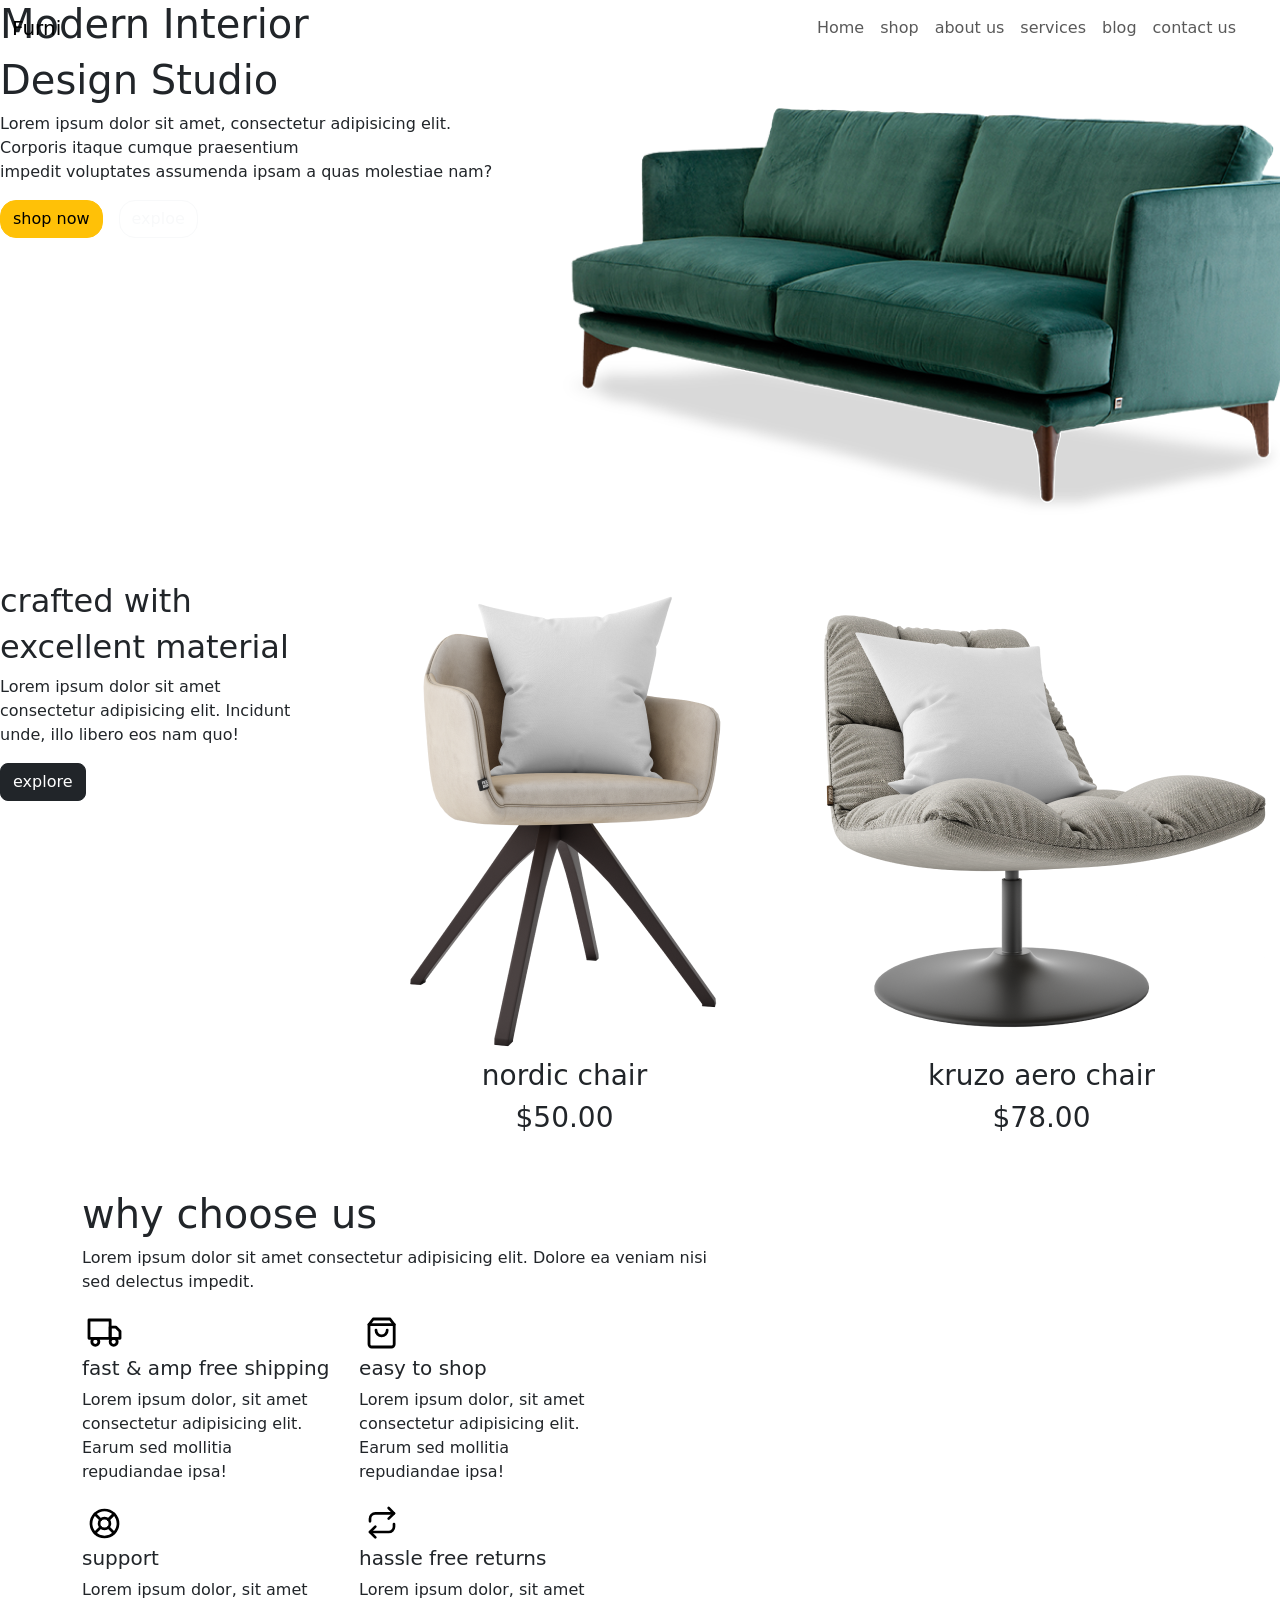
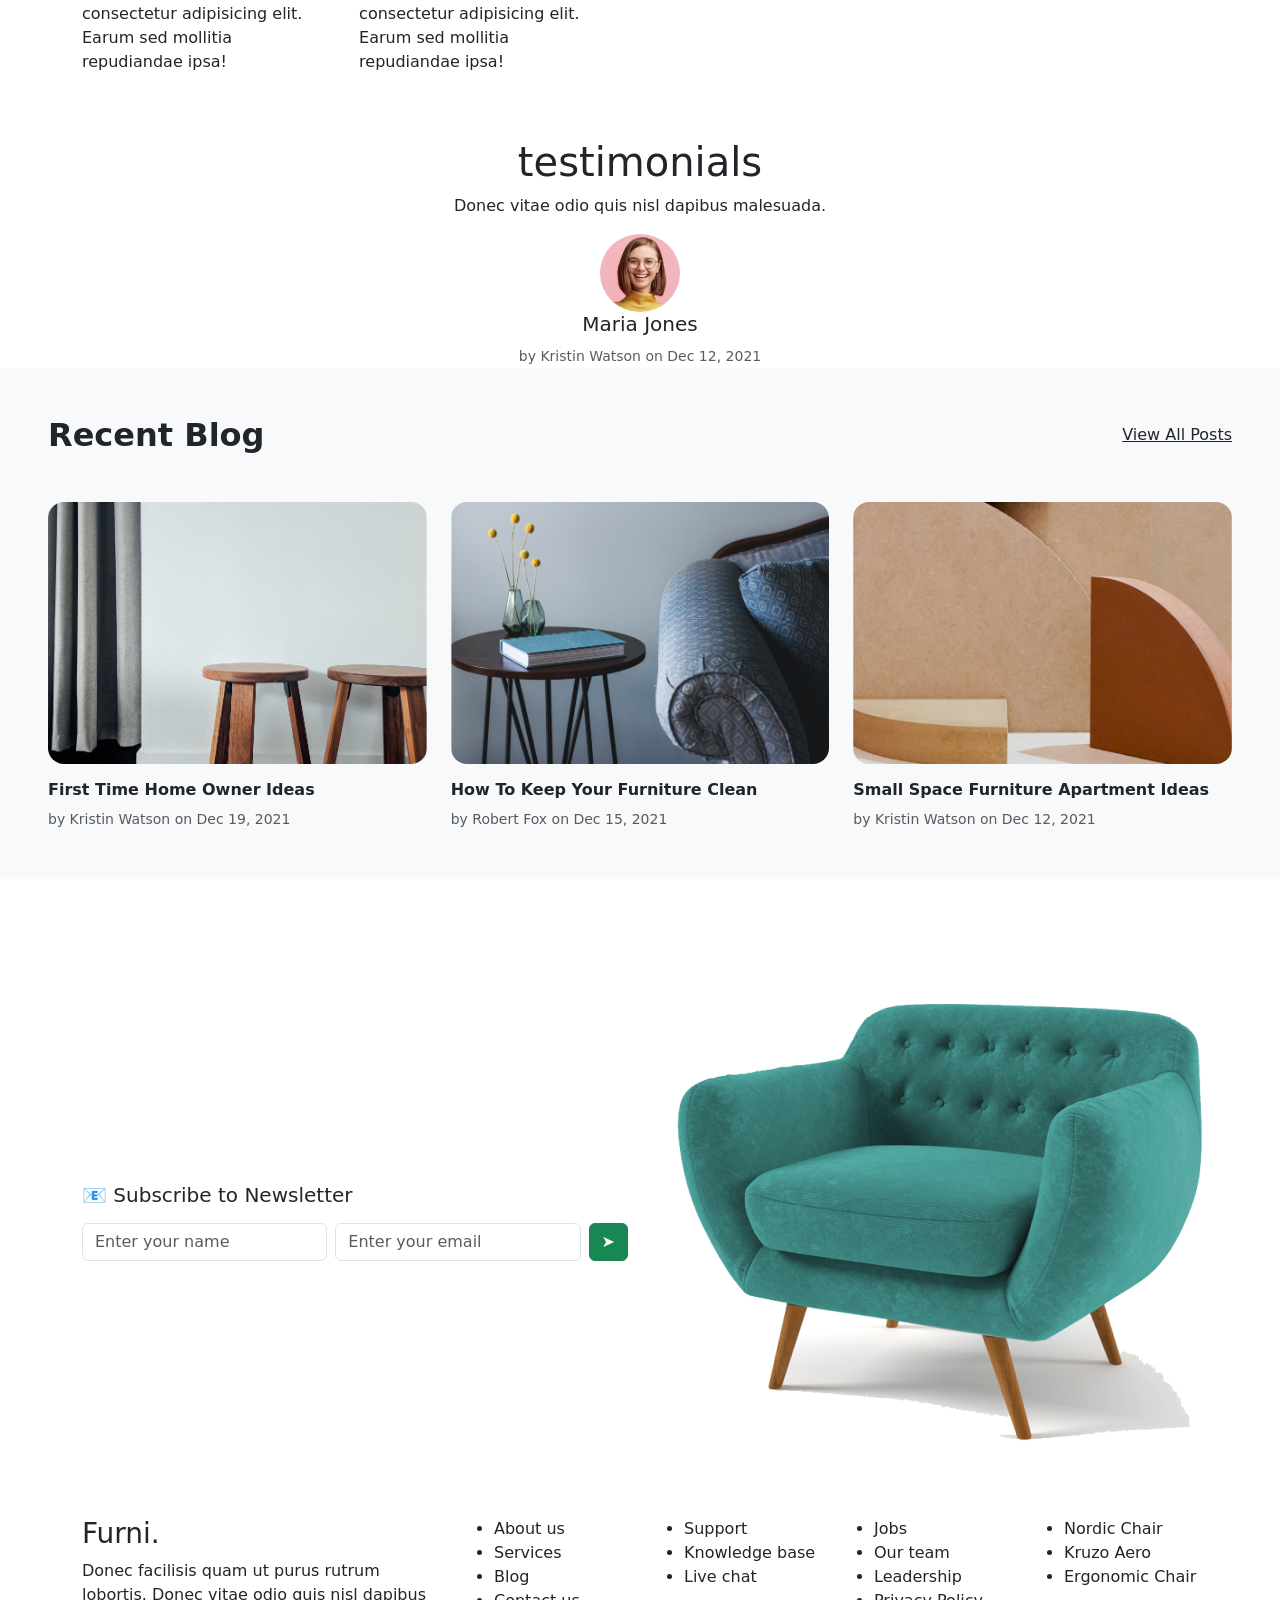
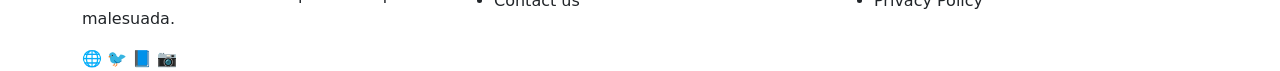
==== index.html @ 551109bc "Add files via upload" ====
<!DOCTYPE html>
<html lang="en">
<head>
    <meta charset="UTF-8">
    <meta name="viewport" content="width=device-width, initial-scale=1.0">
    <title>Document</title>
    <link rel="stylesheet" href="https://cdn.jsdelivr.net/npm/bootstrap@5.3.8/dist/css/bootstrap.min.css">
    <link rel="stylesheet" href="css/style.css">
</head>
<body>
    <header>
    <nav class="navbar navbar-expand-md nav-bg fixed-top ">
  <div class="container-fluid">
    <a class="navbar-brand nav-icon" href="#">Furni</a>
    <button class="navbar-toggler" type="button" data-bs-toggle="collapse" data-bs-target="#navbarNav" aria-controls="navbarNav" aria-expanded="false" aria-label="Toggle navigation">
      <span class="navbar-toggler-icon"></span>
    </button>
    <div class="collapse navbar-collapse" id="navbarNav">
      <ul class="navbar-nav ms-auto">
        <li class="nav-item ">
          <a class="nav-link items "  href="index.html">Home</a>
        </li>
        <li class="nav-item ">
          <a class="nav-link items" href="shop.html">shop</a>
        </li>
        <li class="nav-item">
          <a class="nav-link items" href="about_us.html">about us</a>
        </li>
        <li class="nav-item">
          <a class="nav-link items" href="services.html">services</a>
        </li>
        <li class="nav-item">
          <a class="nav-link items" href="blog.html">blog</a>
        </li>
        <li class="nav-item">
          <a class="nav-link items" href="contact_us.html">contact us</a>
        </li>
      </ul>
      <ul class="navbar-nav">
       <li><a class="icons1" href="cart.html"><img src="cart.svg" alt=""></a></li>
        <li><a class="icons2" href="user.html"><img src="user.svg" alt=""></a></li>
      </ul>
    </div>
  </div>
</nav>
<div class="row w-100 ">
    <div class="col-lg-5 col-12 header-contact">
        <h1>Modern Interior</h1>
        <h1>Design Studio</h1>
        <p>Lorem ipsum dolor sit amet, consectetur adipisicing elit. Corporis  itaque cumque praesentium <br> impedit voluptates assumenda ipsam a quas molestiae nam?</p>
        <div class="d-flex ">
            <a class="me-3 btn btn-warning rounded-4" href="">shop now</a>
            <a class="btn btn-outline-light rounded-4"  href="">exploe</a>
        </div>
    </div>
    <div class="col-lg-6 col-12">
        <img class="header-img" src="couch.png" alt="">
    </div>
</div>
</header>
<section class="row about">
    <div class="col-lg-3 col-12 about-contact">
        <h2>crafted with</h2>
        <h2>excellent material</h2>
        <p>Lorem ipsum dolor sit amet consectetur adipisicing elit. Incidunt unde, illo libero eos nam quo!</p>
        <a class="btn btn-dark rounded-3" href="">explore</a>
    </div>
    <div class="d-flex justify-content-between col-lg-7 col-12  about-imgs">
        <div class="d-flex flex-column  text-center">
            <img class="product" src="product-1.png" alt="">
            <h3>nordic chair</h3>
            <h3>$50.00</h3>
        </div>
        <div class="d-flex flex-column text-center">
            <img class="product" src="product-2.png" alt="">
            <h3>kruzo aero chair</h3>
            <h3>$78.00</h3>
        </div>
        <div class="d-flex flex-column text-center">
            <img class="product" src="product-3.png" alt="">
            <h3>engoomic chair</h3>
            <h3>$43.00</h3>
        </div>
    </div>
</section>
<section class="mt-5">
  <div class="container">
    <div class="row justify-content-between">
      <div class="col-7">
        <h1>why choose us</h1>
        <p>Lorem ipsum dolor sit amet consectetur adipisicing elit. Dolore ea veniam nisi sed delectus impedit.</p>
        <div class="row">
          <div class="col-5 text-start d-flex flex-column justify-content-center">
            <div><img class="icon-choose-us" src="truck.svg" alt=""></div>
            <h5>fast & amp free shipping</h5>
            <p>Lorem ipsum dolor, sit amet consectetur adipisicing elit. Earum sed mollitia repudiandae ipsa!</p>
          </div>
            <div class="col-5 text-start d-flex flex-column justify-content-center">
            <div><img class="icon-choose-us" src="bag.svg" alt=""></div>
            <h5>easy to shop</h5>
            <p>Lorem ipsum dolor, sit amet consectetur adipisicing elit. Earum sed mollitia repudiandae ipsa!</p>
          </div>
            <div class="col-5 text-start d-flex flex-column justify-content-center">
            <div><img class="icon-choose-us" src="support.svg" alt=""></div>
            <h5>support</h5>
            <p>Lorem ipsum dolor, sit amet consectetur adipisicing elit. Earum sed mollitia repudiandae ipsa!</p>
          </div>
            <div class="col-5 text-start d-flex flex-column justify-content-center">
            <div><img class="icon-choose-us" src="return.svg" alt=""></div>
            <h5>hassle free returns</h5>
            <p>Lorem ipsum dolor, sit amet consectetur adipisicing elit. Earum sed mollitia repudiandae ipsa!</p>
          </div>
        </div>
      </div>
      <div class="col-5 why-choose-us-img">
        <img src="why-choose-us-img.jpg" alt="">
      </div>
    </div>
  </div>
</section>
<div id="testimonialCarousel" class="carousel slide mt-5 testimonials" data-bs-ride="carousel">
  <div class="carousel-inner text-center">
         <h1>testimonials</h1>
        <p>Donec vitae odio quis nisl dapibus malesuada.</p>
    <div class="carousel-item active">
      <img src="person-1.png" class="rounded-circle" width="80" alt="Maria Jones">

      <h5>Maria Jones</h5>
      <small class="text-muted">by Kristin Watson on Dec 12, 2021</small>

    </div>

    <div class="carousel-item">
      <img src="person_2.jpg" class="rounded-circle" width="80" alt="John Smith">

      <h5>John Smith</h5>
      <small class="text-muted">by Kristin Watson on Dec 12, 2021</small>
    </div>

  </div>


  <button class="carousel-control-prev btn btn-secondary" type="button" data-bs-target="#testimonialCarousel" data-bs-slide="prev">
    <span class="carousel-control-prev-icon"></span>
  </button>

  <button class="carousel-control-next btn btn-secondary text-dark" type="button" data-bs-target="#testimonialCarousel" data-bs-slide="next">
    <span class="carousel-control-next-icon "></span>
  </button>

</div>
<section class="blog py-5 bg-light">
  <div class="container-fluid px-5">
    <div class="d-flex justify-content-between align-items-center mb-5">
      <h2 class="fw-semibold m-0">Recent Blog</h2>
      <a href="#" class="text-dark text-decoration-underline">View All Posts</a>
    </div>

    <div class="row g-4">

      <div class="col-lg-4 col-md-6 col-12">
        <div class="blog-card">
          <img src="post-1.jpg" class="w-100 rounded-4">
          <h6 class="mt-3 fw-semibold">First Time Home Owner Ideas</h6>
          <small class="text-muted">by Kristin Watson on Dec 19, 2021</small>
        </div>
      </div>
      <div class="col-lg-4 col-md-6 col-12">
        <div class="blog-card">
          <img src="post-2.jpg" class="w-100 rounded-4">
          <h6 class="mt-3 fw-semibold">How To Keep Your Furniture Clean</h6>
          <small class="text-muted">by Robert Fox on Dec 15, 2021</small>
        </div>
      </div>
      <div class="col-lg-4 col-md-6 col-12">
        <div class="blog-card">
          <img src="post-3.jpg" class="w-100 rounded-4">
          <h6 class="mt-3 fw-semibold">Small Space Furniture Apartment Ideas</h6>
          <small class="text-muted">by Kristin Watson on Dec 12, 2021</small>
        </div>
      </div>

    </div>
  </div>
</section>
<footer class="footer mt-5 pt-5">
  <div class="container">
    <div class="row align-items-center mb-5">
      
      <div class="col-md-6">
        <h5>📧 Subscribe to Newsletter</h5>

        <div class="d-flex mt-3">
          <input class="form-control me-2" placeholder="Enter your name">
          <input class="form-control me-2" placeholder="Enter your email">
          <button class="btn btn-success">➤</button>
        </div>
      </div>

      <div class="col-md-6 text-end">
        <img src="sofa.png" class="sofa-img" alt="">
      </div>

    </div>
    <div class="row">

      <div class="col-md-4">
        <h3 class="logo">Furni.</h3>

        <p>
          Donec facilisis quam ut purus rutrum lobortis. 
          Donec vitae odio quis nisl dapibus malesuada.
        </p>

        <div class="social-icons">
          <span>🌐</span>
          <span>🐦</span>
          <span>📘</span>
          <span>📷</span>
        </div>
      </div>

      <div class="col-md-2">
        <ul>
          <li>About us</li>
          <li>Services</li>
          <li>Blog</li>
          <li>Contact us</li>
        </ul>
      </div>

      <div class="col-md-2">
        <ul>
          <li>Support</li>
          <li>Knowledge base</li>
          <li>Live chat</li>
        </ul>
      </div>

      <div class="col-md-2">
        <ul>
          <li>Jobs</li>
          <li>Our team</li>
          <li>Leadership</li>
          <li>Privacy Policy</li>
        </ul>
      </div>

      <div class="col-md-2">
        <ul>
          <li>Nordic Chair</li>
          <li>Kruzo Aero</li>
          <li>Ergonomic Chair</li>
        </ul>
      </div>

    </div>

  </div>
</footer>



    


     <script src="js/main.js"></script>
     <script src="https://cdn.jsdelivr.net/npm/bootstrap@5.3.8/dist/js/bootstrap.bundle.min.js"></script>
</body>
</html>
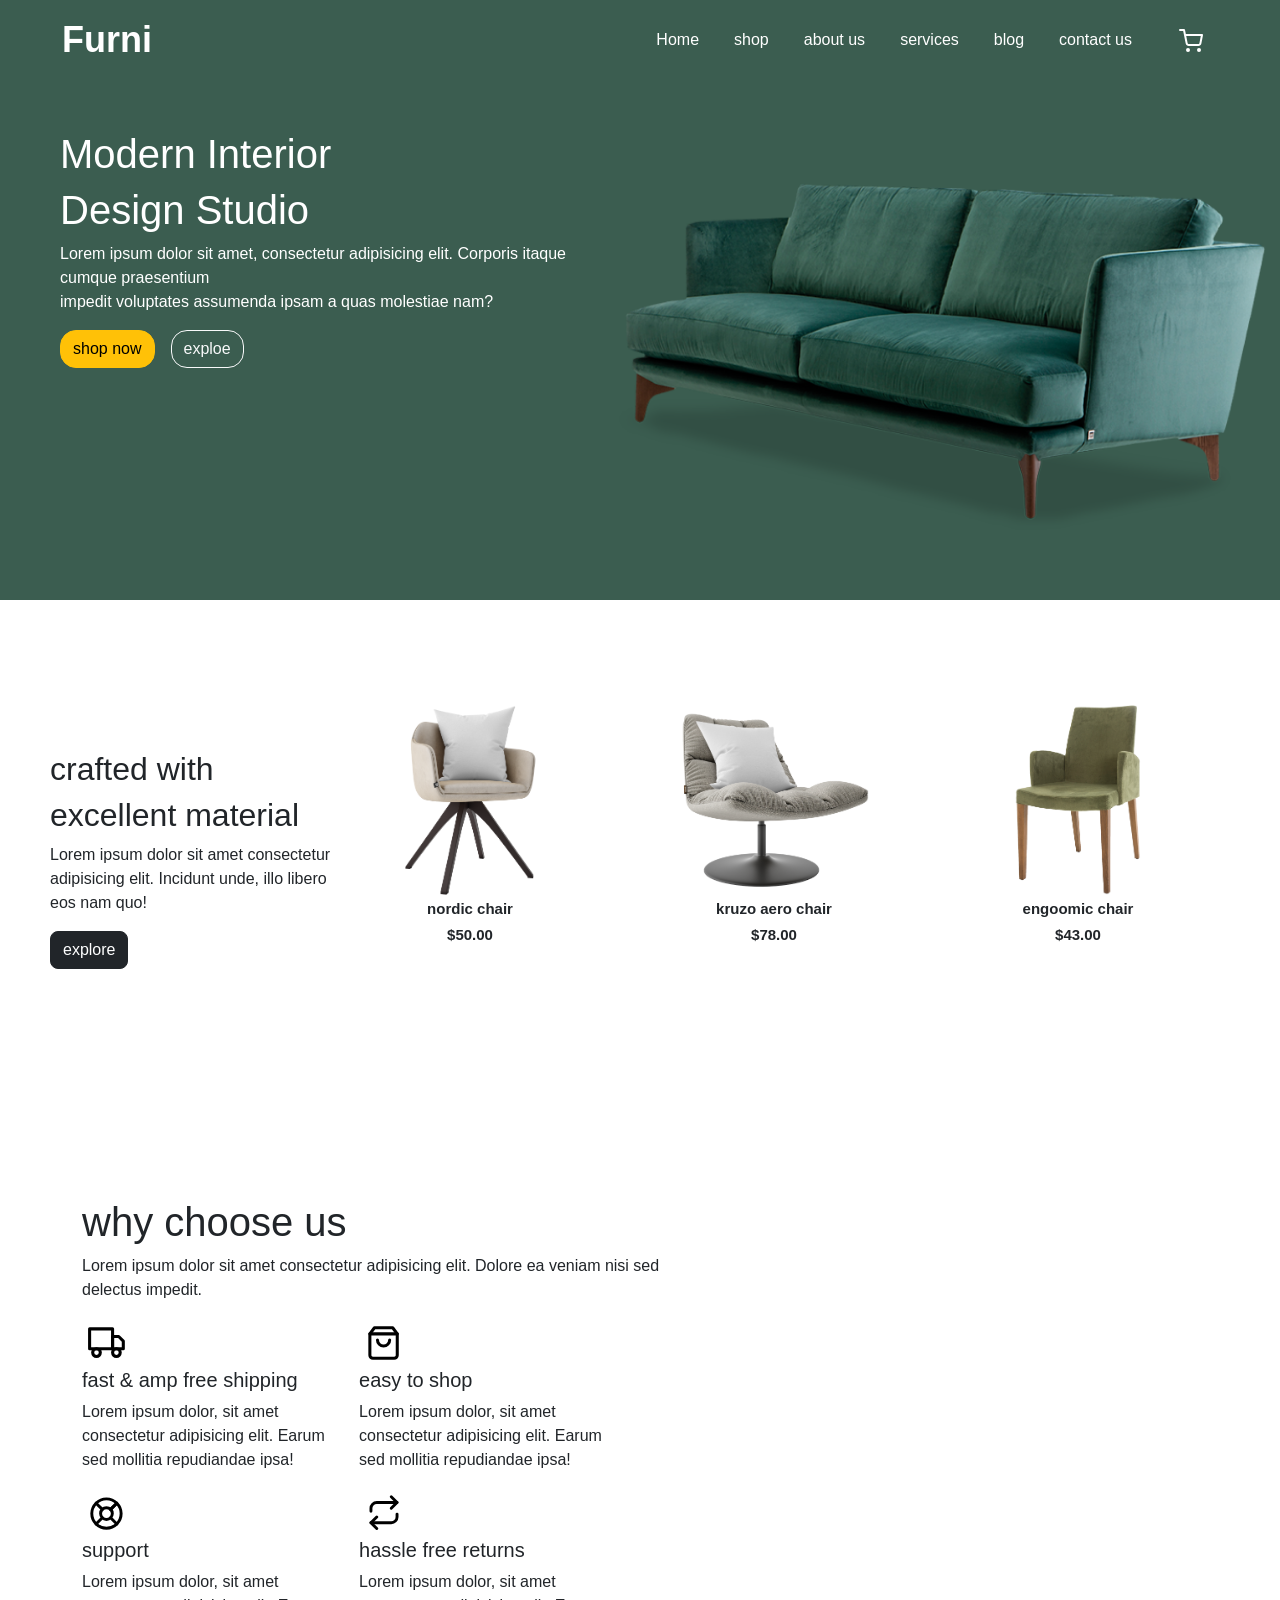
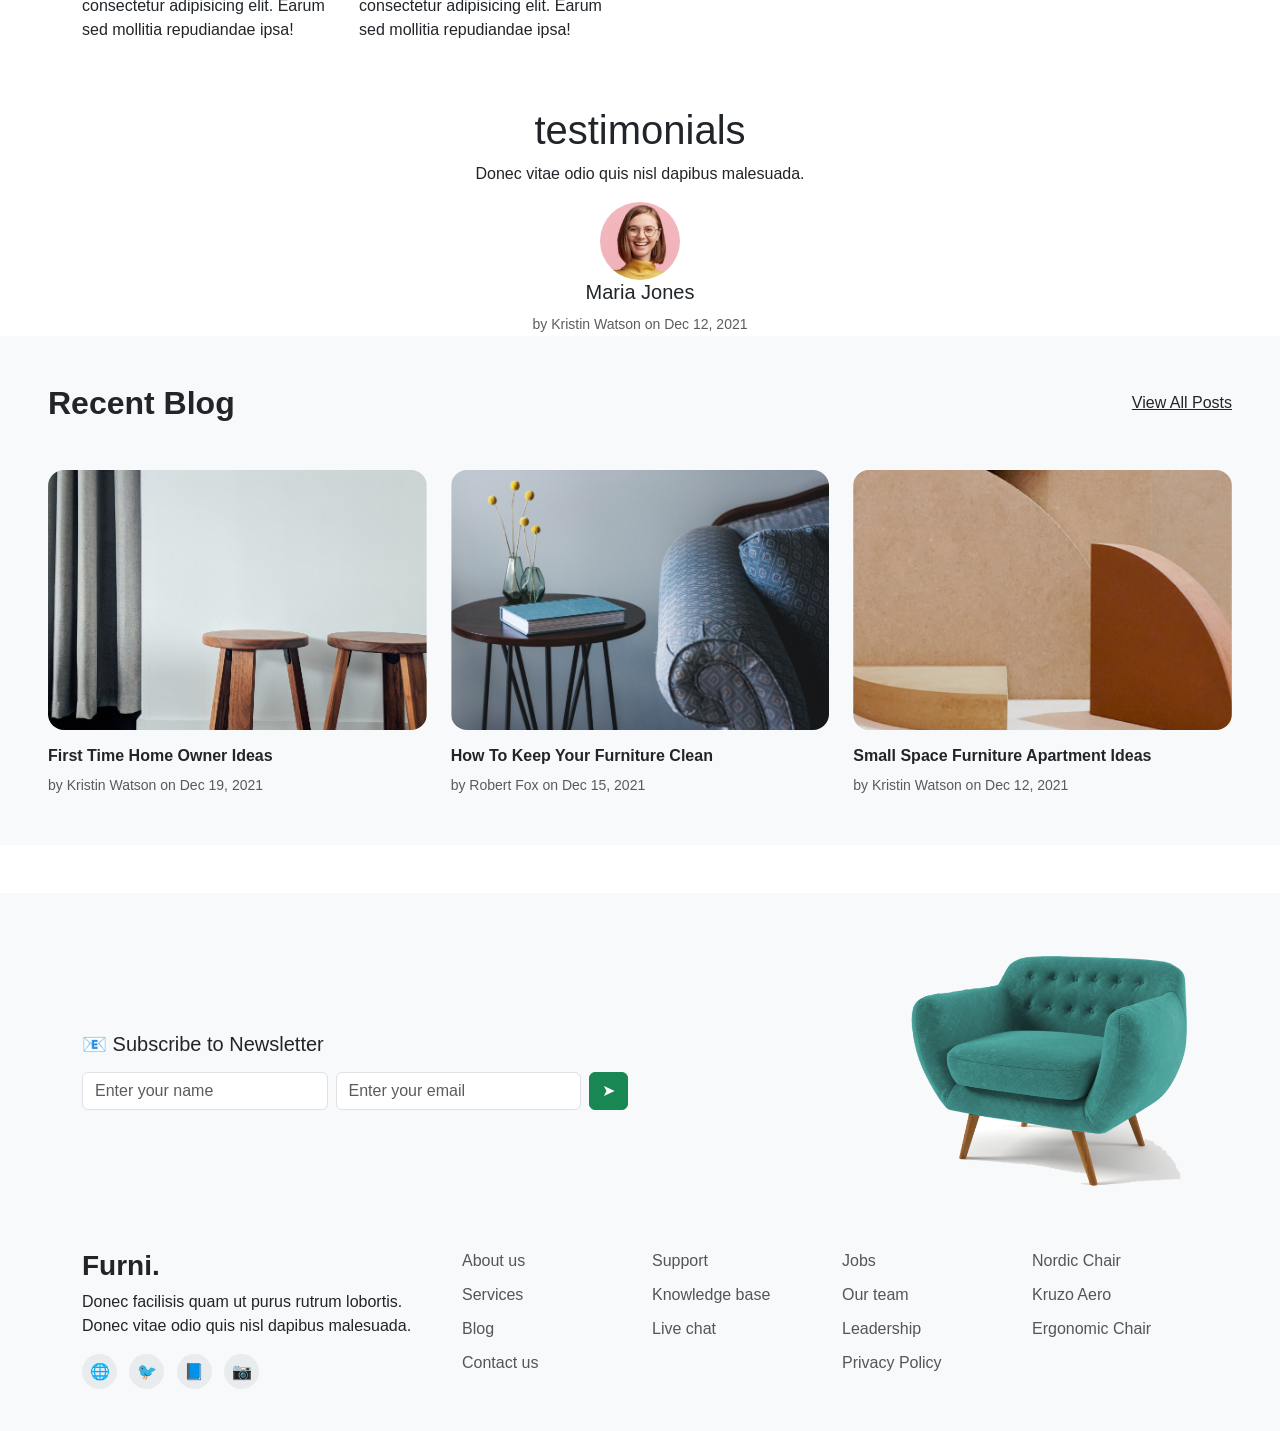
==== commit 372bf452: "Fix HTML encoding issues in index.html" ====
--- a/index.html
+++ b/index.html
@@ -5,7 +5,7 @@
     <meta name="viewport" content="width=device-width, initial-scale=1.0">
     <title>Document</title>
     <link rel="stylesheet" href="https://cdn.jsdelivr.net/npm/bootstrap@5.3.8/dist/css/bootstrap.min.css">
-    <link rel="stylesheet" href="css/style.css">
+    <link rel="stylesheet" href="style.css">
 </head>
 <body>
     <header>
@@ -267,4 +267,4 @@
      <script src="js/main.js"></script>
      <script src="https://cdn.jsdelivr.net/npm/bootstrap@5.3.8/dist/js/bootstrap.bundle.min.js"></script>
 </body>
-</html>+</html>
--- a/style.css
+++ b/style.css
@@ -0,0 +1,207 @@
+*{
+    margin: 0;
+    padding: 0;
+    box-sizing: border-box;
+    font-family: Arial, Helvetica, sans-serif;
+}
+.nav-icon{
+    font-weight: 700;
+    font-size: 36px;
+    margin-left: 50px;
+    color: white;
+}
+.nav-bg{
+    background-color: #3b5d50;
+}
+nav div ul li .items{
+    margin-right: 19px;
+    color: white;
+}
+.icons1{
+    margin-left: 20px;
+    margin-right: 15px;
+
+}
+.icons2{
+    margin-right: 50px;
+}
+nav  ul li .items:hover{
+    font-weight: 600;
+    font-size: 19px;
+    border-bottom: 5px solid goldenrod;
+    transition: 1.2s;
+    color: whitesmoke;
+}
+header{
+    background-color: #3b5d50;
+    height: 600px;
+}
+.header-contact{
+    margin-top: 130px;
+    margin-left: 60px;
+    color: white;
+}
+.header-img{
+    width: 690px;
+      margin-top: 92px;
+
+}
+
+.product{
+    width: 220px;
+    /* margin-right: 90px; */
+}
+.about{
+    width: 100%;
+    height: 450px;
+    margin-top: 100px;
+}
+.about-contact{
+    margin-top: 50px;
+    margin-left: 50px;
+}
+.about-imgs{
+    width: 65%;
+}
+.about-img{
+    width: 65%;
+}
+.about-imgs h3{
+    font-size: 15px;
+    font-weight: bolder;
+}
+.about-img h3{
+    font-size: 15px;
+    font-weight: bolder;
+}
+.product{
+    width: 200px;
+    transition: 0.3s;
+}
+
+.product:hover{
+    transform: scale(1.05);
+}
+
+.about-img h3{
+    font-size:20px;
+    margin-top:10px;
+}
+
+.about-img h4{
+    font-weight:bold;
+}
+.blog-card img{
+  height: 260px;
+  object-fit: cover;
+  transition: 0.3s;
+}
+
+.blog-card:hover img{
+  transform: scale(1.05);
+}
+
+.blog-card{
+  cursor: pointer;
+}
+.blog-card img{
+  height: 260px;
+  object-fit: cover;
+  transition: 0.3s;
+}
+
+.blog-card:hover img{
+  transform: scale(1.05);
+}
+
+.blog-card{
+  cursor: pointer;
+}
+.icon-choose-us{
+    width: 50px;
+}
+.why-choose-us-img{
+    width: 360px;
+}
+.why-choose-us-img img{
+    width: 400px;
+    border-radius: 45px;
+    position: relative;
+}
+.why-choose-us-img img:hover{
+       transform: scale(1.2);
+    transition: 1S;
+}
+.why-choose-us-img::before{
+position: absolute;
+content: "";
+width: 255px;
+height: 217px;
+background-image: url("../images/dots-yellow.svg");
+background-size: contain;
+transform: translate(-40%, -40%);
+z-index: -1;
+}
+.carousel-icon{
+    width: 80px;
+    border-radius: 50%;
+}
+.footer{
+    background:#f8f9fa;
+    padding-bottom:40px;
+}
+
+.logo{
+    font-weight:bold;
+}
+
+.footer ul{
+    list-style:none;
+    padding:0;
+}
+
+.footer ul li{
+    margin-bottom:10px;
+    color:#555;
+}
+
+.social-icons span{
+    display:inline-block;
+    width:35px;
+    height:35px;
+    background:#e9ecef;
+    text-align:center;
+    line-height:35px;
+    border-radius:50%;
+    margin-right:8px;
+}
+
+.sofa-img{
+    width:300px;
+}
+.sofa-img:hover{
+    transform: scale(1.2);
+    transition: 1S;
+}
+
+.contact-icon{
+background:#3f6b57;
+color:white;
+width:45px;
+height:45px;
+display:flex;
+align-items:center;
+justify-content:center;
+border-radius:8px;
+}
+
+.send-btn{
+background:#333;
+color:white;
+border-radius:30px;
+padding:10px 25px;
+}
+
+.send-btn:hover{
+background:#555;
+}
